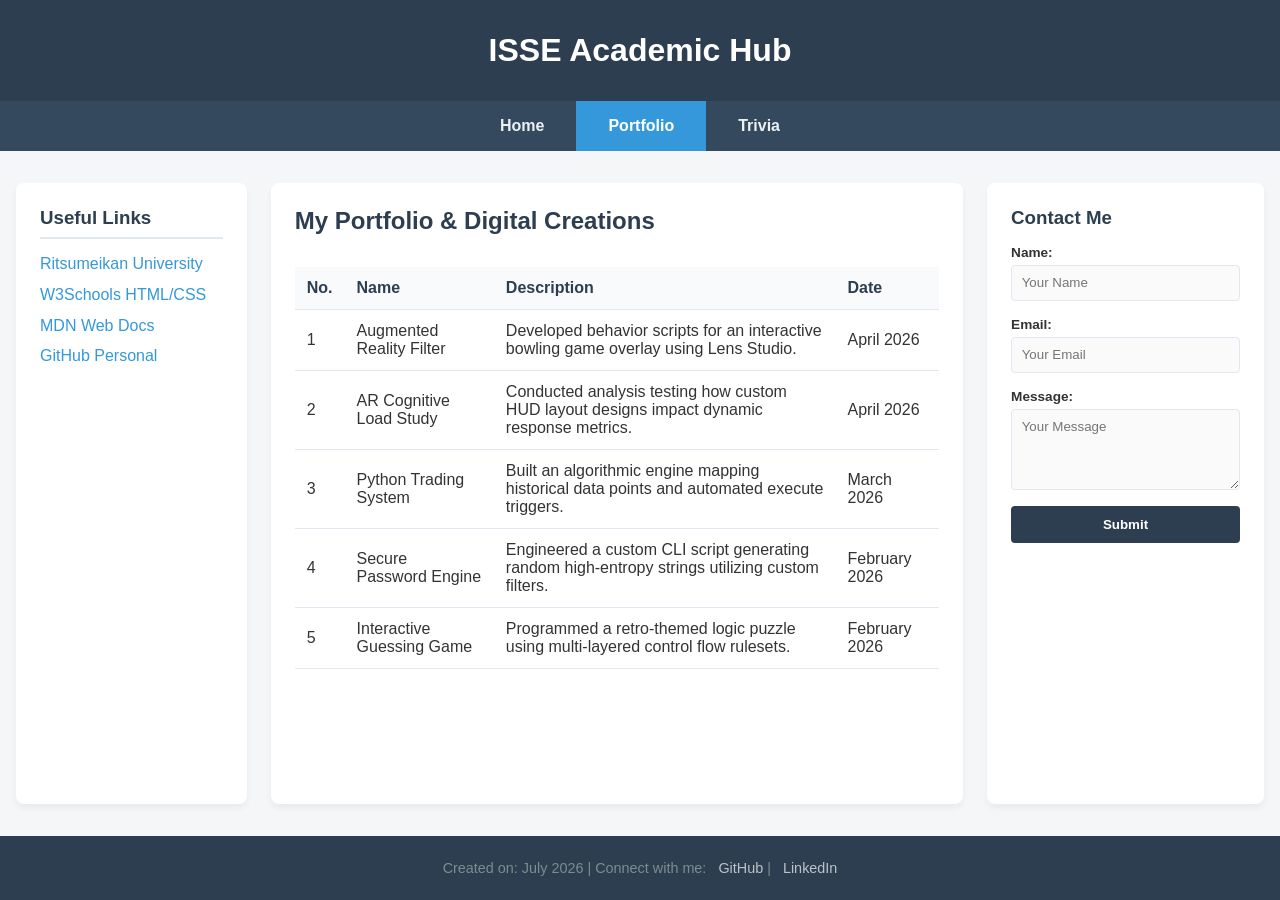
==== portfolio.html @ 68f025ae "first" ====
<!DOCTYPE html>
<html lang="en">
<head>
    <meta charset="UTF-8">
    <meta name="viewport" content="width=device-width, initial-scale=1.0">
    <title>ISSE Academic Hub - Portfolio</title>
    <link rel="stylesheet" href="style.css">
</head>
<body>

    <header>
        <h1>ISSE Academic Hub</h1>
    </header>

    <nav>
        <a href="index.html">Home</a>
        <a href="portfolio.html" class="active">Portfolio</a>
        <a href="trivia.html">Trivia</a>
    </nav>

    <div class="layout-container">
        <!-- Left Sidebar -->
        <aside class="left-sidebar">
            <h3>Useful Links</h3>
            <ul>
                <li><a href="https://en.ritsumei.ac.jp/" target="_blank">Ritsumeikan University</a></li>
                <li><a href="https://www.w3schools.com" target="_blank">W3Schools HTML/CSS</a></li>
                <li><a href="https://developer.mozilla.org" target="_blank">MDN Web Docs</a></li>
                <li><a href="https://github.com" target="_blank">GitHub Personal</a></li>
            </ul>
        </aside>

        <!-- Main Content with Styled Table -->
        <main class="main-content">
            <h2>My Portfolio & Digital Creations</h2>
            <div class="table-container">
                <table class="portfolio-table">
                    <thead>
                        <tr>
                            <th>No.</th>
                            <th>Name</th>
                            <th>Description</th>
                            <th>Date</th>
                        </tr>
                    </thead>
                    <tbody>
                        <tr>
                            <td>1</td>
                            <td>Augmented Reality Filter</td>
                            <td>Developed behavior scripts for an interactive bowling game overlay using Lens Studio.</td>
                            <td>April 2026</td>
                        </tr>
                        <tr>
                            <td>2</td>
                            <td>AR Cognitive Load Study</td>
                            <td>Conducted analysis testing how custom HUD layout designs impact dynamic response metrics.</td>
                            <td>April 2026</td>
                        </tr>
                        <tr>
                            <td>3</td>
                            <td>Python Trading System</td>
                            <td>Built an algorithmic engine mapping historical data points and automated execute triggers.</td>
                            <td>March 2026</td>
                        </tr>
                        <tr>
                            <td>4</td>
                            <td>Secure Password Engine</td>
                            <td>Engineered a custom CLI script generating random high-entropy strings utilizing custom filters.</td>
                            <td>February 2026</td>
                        </tr>
                        <tr>
                            <td>5</td>
                            <td>Interactive Guessing Game</td>
                            <td>Programmed a retro-themed logic puzzle using multi-layered control flow rulesets.</td>
                            <td>February 2026</td>
                        </tr>
                    </tbody>
                </table>
            </div>
        </main>

        <!-- Right Sidebar -->
        <aside class="right-sidebar">
            <h3>Contact Me</h3>
            <form id="contactForm">
                <label for="name">Name:</label>
                <input type="text" id="name" required placeholder="Your Name">
                
                <label for="email">Email:</label>
                <input type="email" id="email" required placeholder="Your Email">
                
                <label for="message">Message:</label>
                <textarea id="message" rows="4" required placeholder="Your Message"></textarea>
                
                <button type="submit">Submit</button>
            </form>
            <p id="formFeedback" class="feedback-msg"></p>
        </aside>
    </div>

    <footer>
        <p>Created on: July 2026 | Connect with me: 
            <a href="https://github.com" target="_blank">GitHub</a> | 
            <a href="https://linkedin.com" target="_blank">LinkedIn</a>
        </p>
    </footer>

    <script src="script.js"></script>
</body>
</html>
---- style.css ----
/* --- Global Resets & Soft Color Variables --- */
:root {
    --bg-color: #f4f6f8;
    --card-bg: #ffffff;
    --primary-color: #2c3e50;
    --accent-color: #3498db;
    --accent-hover: #2980b9;
    --text-muted: #7f8c8d;
    --border-color: #e2e8f0;
}

* {
    box-sizing: border-box;
    margin: 0;
    padding: 0;
    font-family: 'Segoe UI', Tahoma, Geneva, Verdana, sans-serif;
}

body {
    background-color: var(--bg-color);
    color: #333;
    display: flex;
    flex-direction: column;
    min-height: 100vh;
}

/* --- Header --- */
header {
    background-color: var(--primary-color);
    color: white;
    text-align: center;
    padding: 2rem 1rem;
}

/* --- Menu Navigation (With Hover Transitions) --- */
nav {
    background-color: #34495e;
    display: flex;
    justify-content: center;
}

nav a {
    color: #ecf0f1;
    padding: 1rem 2rem;
    text-decoration: none;
    font-weight: 600;
    transition: background 0.3s ease, color 0.3s ease;
}

nav a:hover, nav a.active {
    background-color: var(--accent-color);
    color: white;
}

/* --- Responsive Layout Structure (CSS Grid) --- */
.layout-container {
    display: grid;
    grid-template-columns: 1fr 3fr 1.2fr;
    gap: 1.5rem;
    max-width: 1400px;
    width: 100%;
    margin: 2rem auto;
    padding: 0 1rem;
    flex: 1;
}

aside, main {
    background-color: var(--card-bg);
    padding: 1.5rem;
    border-radius: 8px;
    box-shadow: 0 4px 6px rgba(0, 0, 0, 0.05);
}

/* --- Left Sidebar UI --- */
.left-sidebar h3 {
    margin-bottom: 1rem;
    color: var(--primary-color);
    border-bottom: 2px solid var(--border-color);
    padding-bottom: 0.5rem;
}

.left-sidebar ul {
    list-style: none;
}

.left-sidebar li {
    margin-bottom: 0.8rem;
}

.left-sidebar a {
    color: var(--accent-color);
    text-decoration: none;
    transition: color 0.2s;
}

.left-sidebar a:hover {
    color: var(--accent-hover);
    text-decoration: underline;
}

/* --- Main Content Core --- */
.main-content h2 {
    color: var(--primary-color);
    margin-bottom: 1rem;
}

.main-content p {
    line-height: 1.6;
    margin-bottom: 1.2rem;
    color: #555;
}

.profile-img {
    max-width: 100%;
    height: auto;
    border-radius: 6px;
    margin-top: 1rem;
}

/* --- Portfolio Table Custom Styling --- */
.table-container {
    overflow-x: auto;
}

.portfolio-table {
    width: 100%;
    border-collapse: collapse;
    margin-top: 1rem;
}

.portfolio-table th, .portfolio-table td {
    padding: 0.75rem;
    text-align: left;
    border-bottom: 1px solid var(--border-color);
}

.portfolio-table th {
    background-color: #f8fafc;
    color: var(--primary-color);
    font-weight: 600;
}

.portfolio-table tr:hover {
    background-color: #f1f5f9;
}

/* --- Right Sidebar UI & Forms --- */
.right-sidebar h3 {
    margin-bottom: 1rem;
    color: var(--primary-color);
}

form {
    display: flex;
    flex-direction: column;
}

form label {
    font-size: 0.85rem;
    margin-bottom: 0.3rem;
    font-weight: 600;
}

form input, form textarea, .trivia-box input {
    width: 100%;
    padding: 0.6rem;
    margin-bottom: 1rem;
    border: 1px solid var(--border-color);
    border-radius: 4px;
    background-color: #fafafa;
}

form button, .trivia-box button {
    background-color: var(--primary-color);
    color: white;
    border: none;
    padding: 0.7rem;
    font-weight: bold;
    border-radius: 4px;
    cursor: pointer;
    transition: background 0.2s;
}

form button:hover, .trivia-box button:hover {
    background-color: #1a252f;
}

.feedback-msg {
    margin-top: 1rem;
    font-size: 0.9rem;
    font-weight: 500;
    text-align: center;
}

/* --- Trivia Component --- */
.trivia-box {
    background: #f8fafc;
    border: 1px solid var(--border-color);
    padding: 1.5rem;
    border-radius: 6px;
    margin-top: 1.5rem;
}

.result-box {
    margin-top: 1.5rem;
    padding: 1rem;
    border-radius: 4px;
    font-weight: bold;
    display: none;
}

/* --- Footer --- */
footer {
    background-color: var(--primary-color);
    color: var(--text-muted);
    text-align: center;
    padding: 1.5rem;
    margin-top: auto;
    font-size: 0.9rem;
}

footer a {
    color: #bdc3c7;
    text-decoration: none;
    margin-left: 0.5rem;
}

footer a:hover {
    color: white;
}

/* --- Responsive Adjustments --- */
@media (max-width: 992px) {
    .layout-container {
        grid-template-columns: 1fr;
    }
}
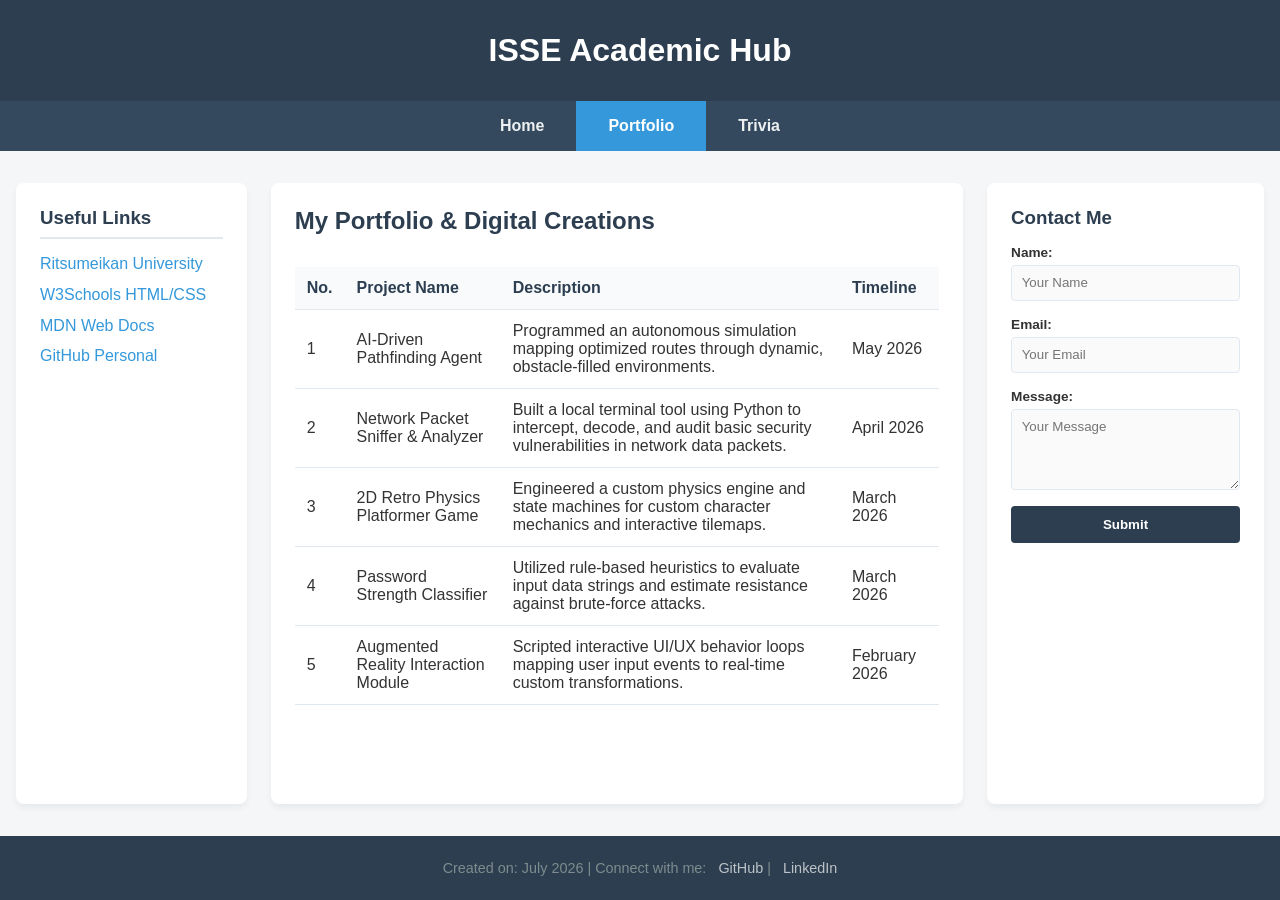
==== commit 43d95506: "update" ====
--- a/portfolio.html
+++ b/portfolio.html
@@ -38,40 +38,40 @@
                     <thead>
                         <tr>
                             <th>No.</th>
-                            <th>Name</th>
+                            <th>Project Name</th>
                             <th>Description</th>
-                            <th>Date</th>
+                            <th>Timeline</th>
                         </tr>
                     </thead>
                     <tbody>
                         <tr>
                             <td>1</td>
-                            <td>Augmented Reality Filter</td>
-                            <td>Developed behavior scripts for an interactive bowling game overlay using Lens Studio.</td>
-                            <td>April 2026</td>
+                            <td>AI-Driven Pathfinding Agent</td>
+                            <td>Programmed an autonomous simulation mapping optimized routes through dynamic, obstacle-filled environments.</td>
+                            <td>May 2026</td>
                         </tr>
                         <tr>
                             <td>2</td>
-                            <td>AR Cognitive Load Study</td>
-                            <td>Conducted analysis testing how custom HUD layout designs impact dynamic response metrics.</td>
+                            <td>Network Packet Sniffer & Analyzer</td>
+                            <td>Built a local terminal tool using Python to intercept, decode, and audit basic security vulnerabilities in network data packets.</td>
                             <td>April 2026</td>
                         </tr>
                         <tr>
                             <td>3</td>
-                            <td>Python Trading System</td>
-                            <td>Built an algorithmic engine mapping historical data points and automated execute triggers.</td>
+                            <td>2D Retro Physics Platformer Game</td>
+                            <td>Engineered a custom physics engine and state machines for custom character mechanics and interactive tilemaps.</td>
                             <td>March 2026</td>
                         </tr>
                         <tr>
                             <td>4</td>
-                            <td>Secure Password Engine</td>
-                            <td>Engineered a custom CLI script generating random high-entropy strings utilizing custom filters.</td>
-                            <td>February 2026</td>
+                            <td>Password Strength Classifier</td>
+                            <td>Utilized rule-based heuristics to evaluate input data strings and estimate resistance against brute-force attacks.</td>
+                            <td>March 2026</td>
                         </tr>
                         <tr>
                             <td>5</td>
-                            <td>Interactive Guessing Game</td>
-                            <td>Programmed a retro-themed logic puzzle using multi-layered control flow rulesets.</td>
+                            <td>Augmented Reality Interaction Module</td>
+                            <td>Scripted interactive UI/UX behavior loops mapping user input events to real-time custom transformations.</td>
                             <td>February 2026</td>
                         </tr>
                     </tbody>
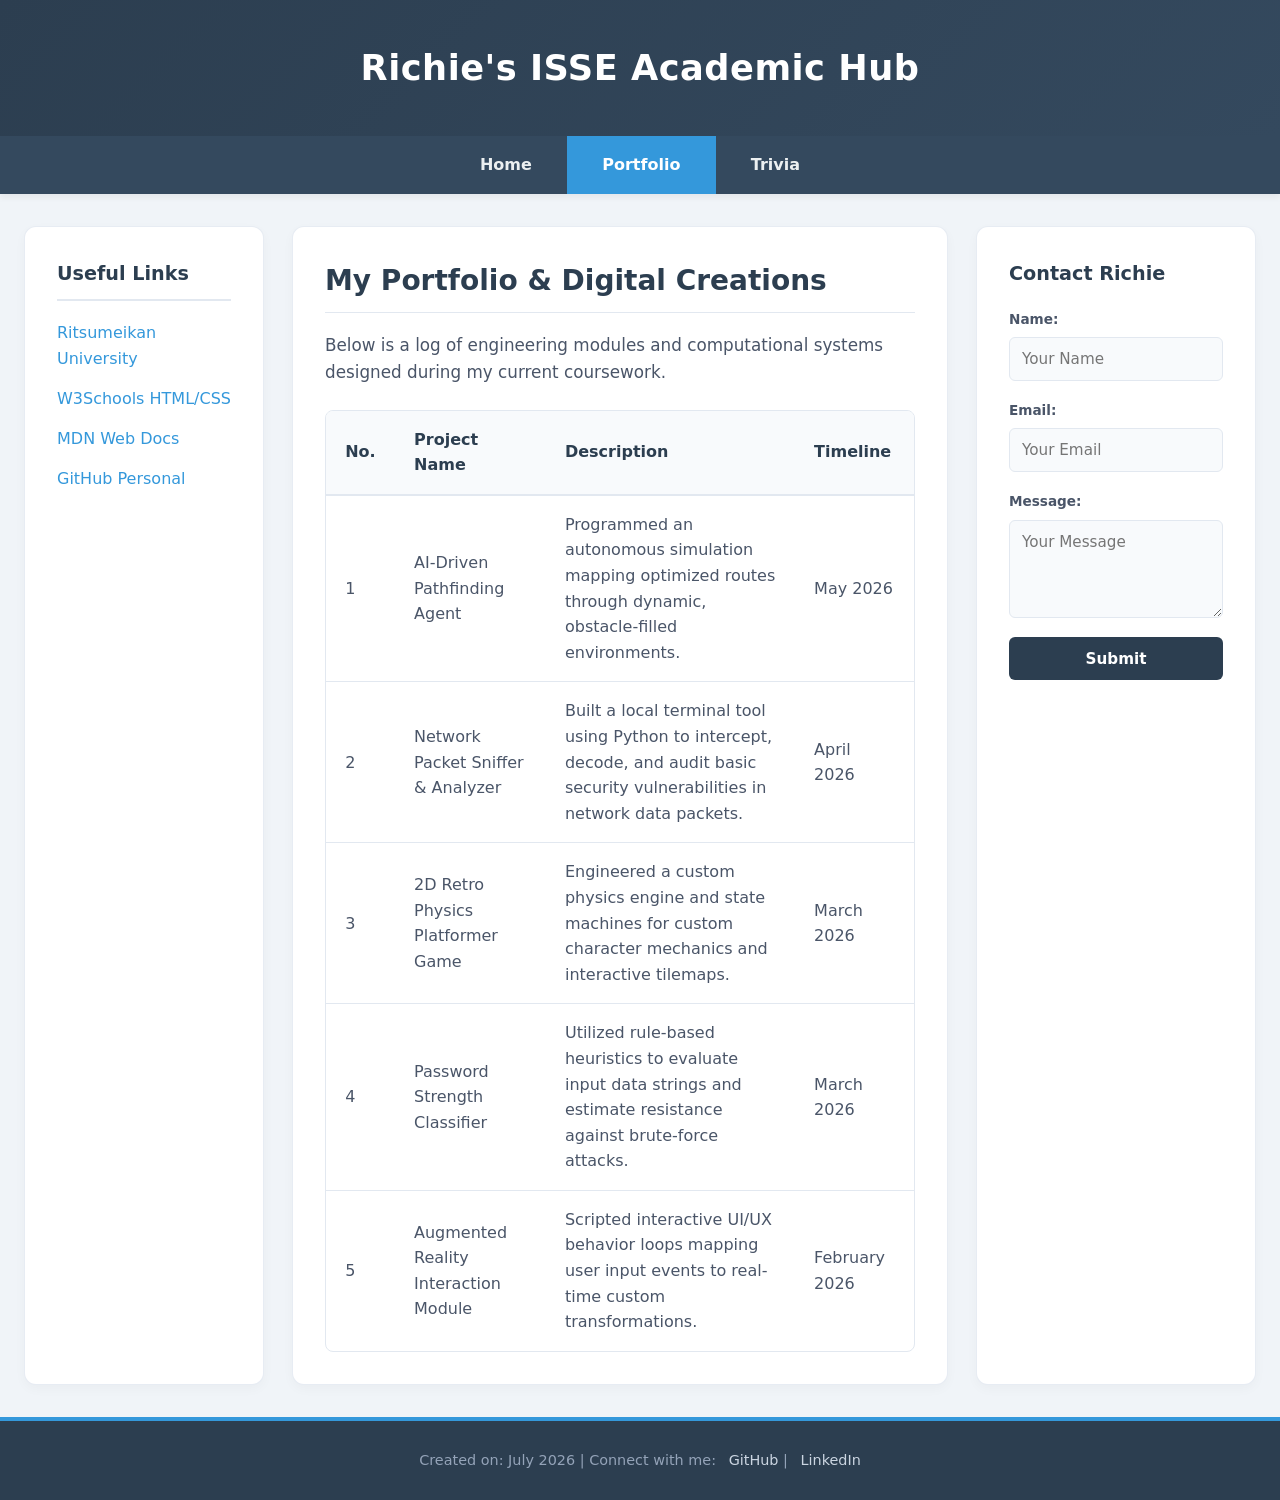
==== commit db992780: "update" ====
--- a/portfolio.html
+++ b/portfolio.html
@@ -3,13 +3,13 @@
 <head>
     <meta charset="UTF-8">
     <meta name="viewport" content="width=device-width, initial-scale=1.0">
-    <title>ISSE Academic Hub - Portfolio</title>
+    <title>Richie's ISSE Hub - Portfolio</title>
     <link rel="stylesheet" href="style.css">
 </head>
 <body>
 
     <header>
-        <h1>ISSE Academic Hub</h1>
+        <h1>Richie's ISSE Academic Hub</h1>
     </header>
 
     <nav>
@@ -33,6 +33,7 @@
         <!-- Main Content with Styled Table -->
         <main class="main-content">
             <h2>My Portfolio & Digital Creations</h2>
+            <p>Below is a log of engineering modules and computational systems designed during my current coursework.</p>
             <div class="table-container">
                 <table class="portfolio-table">
                     <thead>
@@ -81,7 +82,7 @@
 
         <!-- Right Sidebar -->
         <aside class="right-sidebar">
-            <h3>Contact Me</h3>
+            <h3>Contact Richie</h3>
             <form id="contactForm">
                 <label for="name">Name:</label>
                 <input type="text" id="name" required placeholder="Your Name">
--- a/style.css
+++ b/style.css
@@ -1,10 +1,12 @@
-/* --- Global Resets & Soft Color Variables --- */
+/* --- Global Resets & Soft Modern Variables --- */
 :root {
-    --bg-color: #f4f6f8;
+    --bg-color: #f0f4f8;
     --card-bg: #ffffff;
     --primary-color: #2c3e50;
+    --primary-light: #34495e;
     --accent-color: #3498db;
     --accent-hover: #2980b9;
+    --text-main: #2c3e50;
     --text-muted: #7f8c8d;
     --border-color: #e2e8f0;
 }
@@ -13,38 +15,50 @@
     box-sizing: border-box;
     margin: 0;
     padding: 0;
-    font-family: 'Segoe UI', Tahoma, Geneva, Verdana, sans-serif;
+    font-family: 'Segoe UI', system-ui, -apple-system, sans-serif;
 }
 
 body {
     background-color: var(--bg-color);
-    color: #333;
+    color: #334155;
     display: flex;
     flex-direction: column;
     min-height: 100vh;
-}
-
-/* --- Header --- */
+    line-height: 1.6;
+}
+
+/* --- Header Component --- */
 header {
-    background-color: var(--primary-color);
+    background: linear-gradient(135deg, var(--primary-color), var(--primary-light));
     color: white;
     text-align: center;
-    padding: 2rem 1rem;
-}
-
-/* --- Menu Navigation (With Hover Transitions) --- */
+    padding: 2.5rem 1rem;
+    box-shadow: 0 2px 10px rgba(0,0,0,0.1);
+}
+
+header h1 {
+    font-size: 2.2rem;
+    letter-spacing: 0.5px;
+}
+
+/* --- Navigation Menu (Enhanced Hover Effects) --- */
 nav {
-    background-color: #34495e;
+    background-color: var(--primary-light);
     display: flex;
     justify-content: center;
+    box-shadow: 0 4px 6px rgba(0,0,0,0.05);
+    position: sticky;
+    top: 0;
+    z-index: 100;
 }
 
 nav a {
     color: #ecf0f1;
-    padding: 1rem 2rem;
+    padding: 1rem 2.2rem;
     text-decoration: none;
     font-weight: 600;
-    transition: background 0.3s ease, color 0.3s ease;
+    font-size: 1rem;
+    transition: all 0.3s cubic-bezier(0.4, 0, 0.2, 1);
 }
 
 nav a:hover, nav a.active {
@@ -52,31 +66,33 @@
     color: white;
 }
 
-/* --- Responsive Layout Structure (CSS Grid) --- */
+/* --- Responsive 3-Column Layout --- */
 .layout-container {
     display: grid;
-    grid-template-columns: 1fr 3fr 1.2fr;
-    gap: 1.5rem;
-    max-width: 1400px;
+    grid-template-columns: 240px 1fr 280px;
+    gap: 1.75rem;
+    max-width: 1440px;
     width: 100%;
     margin: 2rem auto;
-    padding: 0 1rem;
+    padding: 0 1.5rem;
     flex: 1;
 }
 
 aside, main {
     background-color: var(--card-bg);
-    padding: 1.5rem;
-    border-radius: 8px;
-    box-shadow: 0 4px 6px rgba(0, 0, 0, 0.05);
+    padding: 2rem;
+    border-radius: 12px;
+    box-shadow: 0 4px 12px rgba(0, 0, 0, 0.03);
+    border: 1px solid rgba(226, 232, 240, 0.8);
 }
 
 /* --- Left Sidebar UI --- */
 .left-sidebar h3 {
-    margin-bottom: 1rem;
+    margin-bottom: 1.2rem;
     color: var(--primary-color);
     border-bottom: 2px solid var(--border-color);
-    padding-bottom: 0.5rem;
+    padding-bottom: 0.6rem;
+    font-size: 1.2rem;
 }
 
 .left-sidebar ul {
@@ -84,70 +100,89 @@
 }
 
 .left-sidebar li {
-    margin-bottom: 0.8rem;
+    margin-bottom: 0.9rem;
 }
 
 .left-sidebar a {
     color: var(--accent-color);
     text-decoration: none;
+    font-weight: 500;
     transition: color 0.2s;
+    display: inline-block;
 }
 
 .left-sidebar a:hover {
     color: var(--accent-hover);
-    text-decoration: underline;
-}
-
-/* --- Main Content Core --- */
+    transform: translateX(3px);
+    transition: transform 0.2s ease;
+}
+
+/* --- Main Content Styling --- */
 .main-content h2 {
     color: var(--primary-color);
-    margin-bottom: 1rem;
+    margin-bottom: 1.2rem;
+    font-size: 1.75rem;
+    border-bottom: 1px solid var(--border-color);
+    padding-bottom: 0.5rem;
 }
 
 .main-content p {
-    line-height: 1.6;
-    margin-bottom: 1.2rem;
-    color: #555;
+    margin-bottom: 1.2rem;
+    color: #4a5568;
+    font-size: 1.05rem;
 }
 
 .profile-img {
     max-width: 100%;
     height: auto;
-    border-radius: 6px;
+    border-radius: 8px;
     margin-top: 1rem;
-}
-
-/* --- Portfolio Table Custom Styling --- */
+    box-shadow: 0 4px 10px rgba(0,0,0,0.08);
+}
+
+/* --- Table Design Upgrade --- */
 .table-container {
     overflow-x: auto;
+    margin-top: 1.5rem;
+    border-radius: 8px;
+    border: 1px solid var(--border-color);
 }
 
 .portfolio-table {
     width: 100%;
     border-collapse: collapse;
-    margin-top: 1rem;
 }
 
 .portfolio-table th, .portfolio-table td {
-    padding: 0.75rem;
+    padding: 1rem 1.2rem;
     text-align: left;
-    border-bottom: 1px solid var(--border-color);
 }
 
 .portfolio-table th {
     background-color: #f8fafc;
     color: var(--primary-color);
     font-weight: 600;
+    border-bottom: 2px solid var(--border-color);
+}
+
+.portfolio-table td {
+    border-bottom: 1px solid var(--border-color);
+    color: #4a5568;
+}
+
+.portfolio-table tr:last-child td {
+    border-bottom: none;
 }
 
 .portfolio-table tr:hover {
-    background-color: #f1f5f9;
-}
-
-/* --- Right Sidebar UI & Forms --- */
+    background-color: #f8fafc;
+}
+
+/* --- Right Sidebar & Form Controls --- */
 .right-sidebar h3 {
-    margin-bottom: 1rem;
+    margin-bottom: 1.2rem;
     color: var(--primary-color);
+    font-size: 1.2rem;
 }
 
 form {
@@ -157,81 +192,131 @@
 
 form label {
     font-size: 0.85rem;
-    margin-bottom: 0.3rem;
-    font-weight: 600;
-}
-
-form input, form textarea, .trivia-box input {
+    margin-bottom: 0.4rem;
+    font-weight: 600;
+    color: #4a5568;
+}
+
+form input, form textarea {
     width: 100%;
-    padding: 0.6rem;
-    margin-bottom: 1rem;
+    padding: 0.75rem;
+    margin-bottom: 1.2rem;
     border: 1px solid var(--border-color);
-    border-radius: 4px;
-    background-color: #fafafa;
-}
-
-form button, .trivia-box button {
+    border-radius: 6px;
+    background-color: #f8fafc;
+    font-size: 0.95rem;
+    transition: all 0.2s ease;
+}
+
+form input:focus, form textarea:focus {
+    outline: none;
+    border-color: var(--accent-color);
+    box-shadow: 0 0 0 3px rgba(52, 152, 219, 0.15);
+    background-color: #fff;
+}
+
+form button {
     background-color: var(--primary-color);
     color: white;
     border: none;
-    padding: 0.7rem;
-    font-weight: bold;
-    border-radius: 4px;
+    padding: 0.8rem;
+    font-weight: 600;
+    font-size: 0.95rem;
+    border-radius: 6px;
     cursor: pointer;
-    transition: background 0.2s;
-}
-
-form button:hover, .trivia-box button:hover {
+    transition: background 0.2s ease;
+}
+
+form button:hover {
     background-color: #1a252f;
 }
 
 .feedback-msg {
     margin-top: 1rem;
     font-size: 0.9rem;
-    font-weight: 500;
+    font-weight: 600;
     text-align: center;
 }
 
-/* --- Trivia Component --- */
+/* --- Trivia Component UI --- */
 .trivia-box {
     background: #f8fafc;
     border: 1px solid var(--border-color);
-    padding: 1.5rem;
+    padding: 2rem;
+    border-radius: 10px;
+    margin-top: 1.5rem;
+    text-align: center;
+}
+
+.trivia-btn-container {
+    display: flex;
+    gap: 1rem;
+    justify-content: center;
+    margin: 1.5rem 0;
+}
+
+.trivia-btn {
+    padding: 0.75rem 2rem;
+    font-size: 1rem;
+    font-weight: 600;
+    border: none;
     border-radius: 6px;
-    margin-top: 1.5rem;
+    cursor: pointer;
+    transition: transform 0.1s ease, background 0.2s ease;
+    min-width: 120px;
+}
+
+.btn-true {
+    background-color: #2ecc71;
+    color: white;
+}
+.btn-true:hover { background-color: #27ae60; }
+
+.btn-false {
+    background-color: #e74c3c;
+    color: white;
+}
+.btn-false:hover { background-color: #c0392b; }
+
+.trivia-btn:active {
+    transform: scale(0.96);
 }
 
 .result-box {
-    margin-top: 1.5rem;
+    margin-top: 1.2rem;
     padding: 1rem;
-    border-radius: 4px;
-    font-weight: bold;
+    border-radius: 6px;
+    font-weight: 600;
     display: none;
 }
 
 /* --- Footer --- */
 footer {
     background-color: var(--primary-color);
-    color: var(--text-muted);
+    color: #94a3b8;
     text-align: center;
-    padding: 1.5rem;
+    padding: 1.75rem;
     margin-top: auto;
     font-size: 0.9rem;
+    border-top: 4px solid var(--accent-color);
 }
 
 footer a {
-    color: #bdc3c7;
+    color: #cbd5e1;
     text-decoration: none;
     margin-left: 0.5rem;
+    font-weight: 500;
 }
 
 footer a:hover {
     color: white;
-}
-
-/* --- Responsive Adjustments --- */
-@media (max-width: 992px) {
+    text-decoration: underline;
+}
+
+/* --- Responsive Viewport Breakpoints --- */
+@media (max-width: 1024px) {
     .layout-container {
         grid-template-columns: 1fr;
+        padding: 0 1rem;
     }
 }
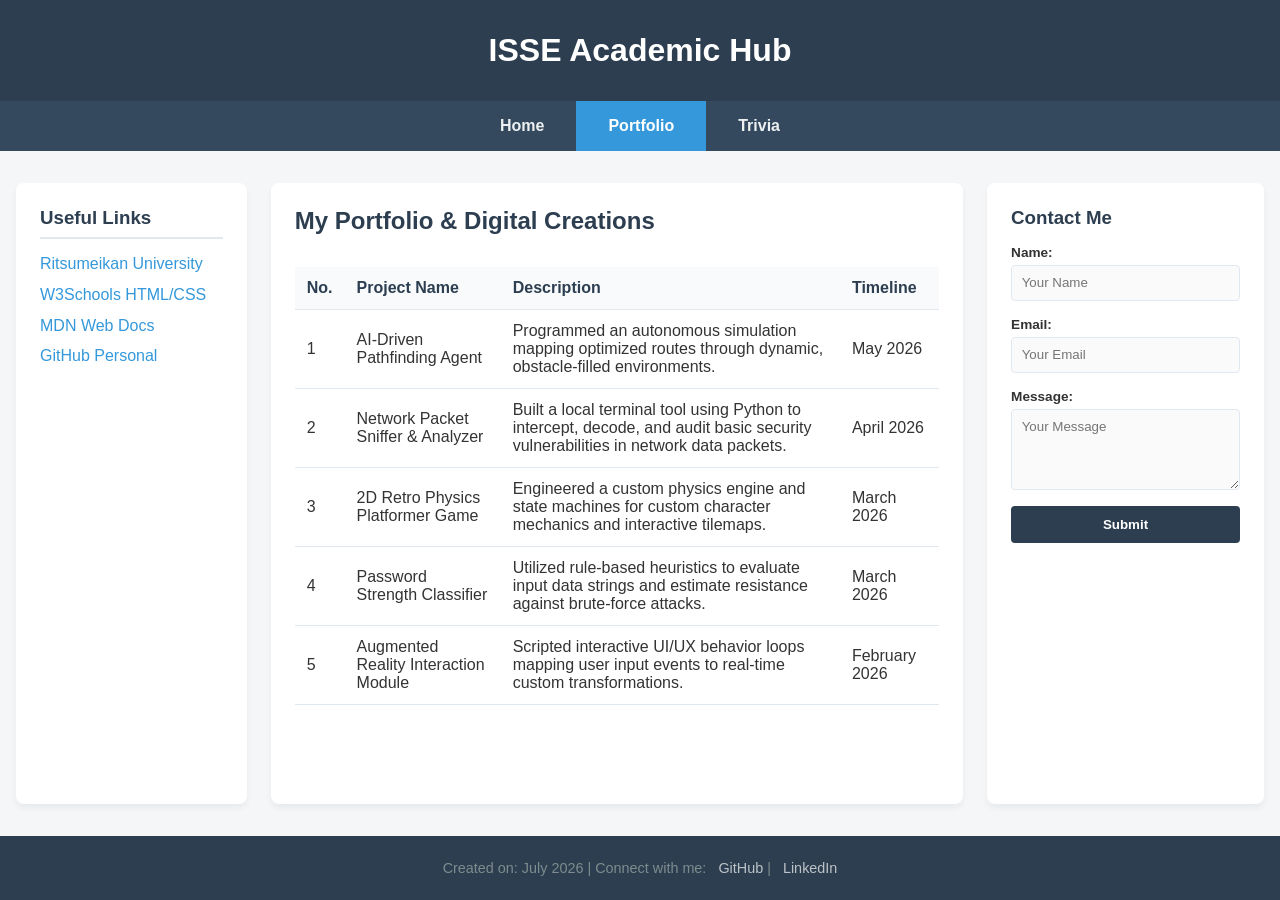
==== commit 5b751a5d: "fix" ====
--- a/portfolio.html
+++ b/portfolio.html
@@ -3,13 +3,13 @@
 <head>
     <meta charset="UTF-8">
     <meta name="viewport" content="width=device-width, initial-scale=1.0">
-    <title>Richie's ISSE Hub - Portfolio</title>
+    <title>ISSE Academic Hub - Portfolio</title>
     <link rel="stylesheet" href="style.css">
 </head>
 <body>
 
     <header>
-        <h1>Richie's ISSE Academic Hub</h1>
+        <h1>ISSE Academic Hub</h1>
     </header>
 
     <nav>
@@ -33,7 +33,6 @@
         <!-- Main Content with Styled Table -->
         <main class="main-content">
             <h2>My Portfolio & Digital Creations</h2>
-            <p>Below is a log of engineering modules and computational systems designed during my current coursework.</p>
             <div class="table-container">
                 <table class="portfolio-table">
                     <thead>
@@ -82,7 +81,7 @@
 
         <!-- Right Sidebar -->
         <aside class="right-sidebar">
-            <h3>Contact Richie</h3>
+            <h3>Contact Me</h3>
             <form id="contactForm">
                 <label for="name">Name:</label>
                 <input type="text" id="name" required placeholder="Your Name">
--- a/style.css
+++ b/style.css
@@ -1,12 +1,10 @@
-/* --- Global Resets & Soft Modern Variables --- */
+/* --- Global Resets & Soft Color Variables --- */
 :root {
-    --bg-color: #f0f4f8;
+    --bg-color: #f4f6f8;
     --card-bg: #ffffff;
     --primary-color: #2c3e50;
-    --primary-light: #34495e;
     --accent-color: #3498db;
     --accent-hover: #2980b9;
-    --text-main: #2c3e50;
     --text-muted: #7f8c8d;
     --border-color: #e2e8f0;
 }
@@ -15,50 +13,38 @@
     box-sizing: border-box;
     margin: 0;
     padding: 0;
-    font-family: 'Segoe UI', system-ui, -apple-system, sans-serif;
+    font-family: 'Segoe UI', Tahoma, Geneva, Verdana, sans-serif;
 }
 
 body {
     background-color: var(--bg-color);
-    color: #334155;
+    color: #333;
     display: flex;
     flex-direction: column;
     min-height: 100vh;
-    line-height: 1.6;
-}
-
-/* --- Header Component --- */
+}
+
+/* --- Header --- */
 header {
-    background: linear-gradient(135deg, var(--primary-color), var(--primary-light));
+    background-color: var(--primary-color);
     color: white;
     text-align: center;
-    padding: 2.5rem 1rem;
-    box-shadow: 0 2px 10px rgba(0,0,0,0.1);
-}
-
-header h1 {
-    font-size: 2.2rem;
-    letter-spacing: 0.5px;
-}
-
-/* --- Navigation Menu (Enhanced Hover Effects) --- */
+    padding: 2rem 1rem;
+}
+
+/* --- Menu Navigation (With Hover Transitions) --- */
 nav {
-    background-color: var(--primary-light);
+    background-color: #34495e;
     display: flex;
     justify-content: center;
-    box-shadow: 0 4px 6px rgba(0,0,0,0.05);
-    position: sticky;
-    top: 0;
-    z-index: 100;
 }
 
 nav a {
     color: #ecf0f1;
-    padding: 1rem 2.2rem;
+    padding: 1rem 2rem;
     text-decoration: none;
     font-weight: 600;
-    font-size: 1rem;
-    transition: all 0.3s cubic-bezier(0.4, 0, 0.2, 1);
+    transition: background 0.3s ease, color 0.3s ease;
 }
 
 nav a:hover, nav a.active {
@@ -66,33 +52,31 @@
     color: white;
 }
 
-/* --- Responsive 3-Column Layout --- */
+/* --- Responsive Layout Structure (CSS Grid) --- */
 .layout-container {
     display: grid;
-    grid-template-columns: 240px 1fr 280px;
-    gap: 1.75rem;
-    max-width: 1440px;
+    grid-template-columns: 1fr 3fr 1.2fr;
+    gap: 1.5rem;
+    max-width: 1400px;
     width: 100%;
     margin: 2rem auto;
-    padding: 0 1.5rem;
+    padding: 0 1rem;
     flex: 1;
 }
 
 aside, main {
     background-color: var(--card-bg);
-    padding: 2rem;
-    border-radius: 12px;
-    box-shadow: 0 4px 12px rgba(0, 0, 0, 0.03);
-    border: 1px solid rgba(226, 232, 240, 0.8);
+    padding: 1.5rem;
+    border-radius: 8px;
+    box-shadow: 0 4px 6px rgba(0, 0, 0, 0.05);
 }
 
 /* --- Left Sidebar UI --- */
 .left-sidebar h3 {
-    margin-bottom: 1.2rem;
+    margin-bottom: 1rem;
     color: var(--primary-color);
     border-bottom: 2px solid var(--border-color);
-    padding-bottom: 0.6rem;
-    font-size: 1.2rem;
+    padding-bottom: 0.5rem;
 }
 
 .left-sidebar ul {
@@ -100,89 +84,70 @@
 }
 
 .left-sidebar li {
-    margin-bottom: 0.9rem;
+    margin-bottom: 0.8rem;
 }
 
 .left-sidebar a {
     color: var(--accent-color);
     text-decoration: none;
-    font-weight: 500;
     transition: color 0.2s;
-    display: inline-block;
 }
 
 .left-sidebar a:hover {
     color: var(--accent-hover);
-    transform: translateX(3px);
-    transition: transform 0.2s ease;
-}
-
-/* --- Main Content Styling --- */
+    text-decoration: underline;
+}
+
+/* --- Main Content Core --- */
 .main-content h2 {
     color: var(--primary-color);
+    margin-bottom: 1rem;
+}
+
+.main-content p {
+    line-height: 1.6;
     margin-bottom: 1.2rem;
-    font-size: 1.75rem;
-    border-bottom: 1px solid var(--border-color);
-    padding-bottom: 0.5rem;
-}
-
-.main-content p {
-    margin-bottom: 1.2rem;
-    color: #4a5568;
-    font-size: 1.05rem;
+    color: #555;
 }
 
 .profile-img {
     max-width: 100%;
     height: auto;
-    border-radius: 8px;
+    border-radius: 6px;
     margin-top: 1rem;
-    box-shadow: 0 4px 10px rgba(0,0,0,0.08);
-}
-
-/* --- Table Design Upgrade --- */
+}
+
+/* --- Portfolio Table Custom Styling --- */
 .table-container {
     overflow-x: auto;
-    margin-top: 1.5rem;
-    border-radius: 8px;
-    border: 1px solid var(--border-color);
 }
 
 .portfolio-table {
     width: 100%;
     border-collapse: collapse;
+    margin-top: 1rem;
 }
 
 .portfolio-table th, .portfolio-table td {
-    padding: 1rem 1.2rem;
+    padding: 0.75rem;
     text-align: left;
+    border-bottom: 1px solid var(--border-color);
 }
 
 .portfolio-table th {
     background-color: #f8fafc;
     color: var(--primary-color);
     font-weight: 600;
-    border-bottom: 2px solid var(--border-color);
-}
-
-.portfolio-table td {
-    border-bottom: 1px solid var(--border-color);
-    color: #4a5568;
-}
-
-.portfolio-table tr:last-child td {
-    border-bottom: none;
 }
 
 .portfolio-table tr:hover {
-    background-color: #f8fafc;
-}
-
-/* --- Right Sidebar & Form Controls --- */
+    background-color: #f1f5f9;
+}
+
+/* --- Right Sidebar UI & Forms --- */
 .right-sidebar h3 {
-    margin-bottom: 1.2rem;
-    color: var(--primary-color);
-    font-size: 1.2rem;
+    margin-bottom: 1rem;
+    color: var(--primary-color);
 }
 
 form {
@@ -192,131 +157,81 @@
 
 form label {
     font-size: 0.85rem;
-    margin-bottom: 0.4rem;
+    margin-bottom: 0.3rem;
     font-weight: 600;
-    color: #4a5568;
-}
-
-form input, form textarea {
+}
+
+form input, form textarea, .trivia-box input {
     width: 100%;
-    padding: 0.75rem;
-    margin-bottom: 1.2rem;
+    padding: 0.6rem;
+    margin-bottom: 1rem;
     border: 1px solid var(--border-color);
-    border-radius: 6px;
-    background-color: #f8fafc;
-    font-size: 0.95rem;
-    transition: all 0.2s ease;
-}
-
-form input:focus, form textarea:focus {
-    outline: none;
-    border-color: var(--accent-color);
-    box-shadow: 0 0 0 3px rgba(52, 152, 219, 0.15);
-    background-color: #fff;
-}
-
-form button {
+    border-radius: 4px;
+    background-color: #fafafa;
+}
+
+form button, .trivia-box button {
     background-color: var(--primary-color);
     color: white;
     border: none;
-    padding: 0.8rem;
-    font-weight: 600;
-    font-size: 0.95rem;
-    border-radius: 6px;
+    padding: 0.7rem;
+    font-weight: bold;
+    border-radius: 4px;
     cursor: pointer;
-    transition: background 0.2s ease;
-}
-
-form button:hover {
+    transition: background 0.2s;
+}
+
+form button:hover, .trivia-box button:hover {
     background-color: #1a252f;
 }
 
 .feedback-msg {
     margin-top: 1rem;
     font-size: 0.9rem;
-    font-weight: 600;
+    font-weight: 500;
     text-align: center;
 }
 
-/* --- Trivia Component UI --- */
+/* --- Trivia Component --- */
 .trivia-box {
     background: #f8fafc;
     border: 1px solid var(--border-color);
-    padding: 2rem;
-    border-radius: 10px;
+    padding: 1.5rem;
+    border-radius: 6px;
     margin-top: 1.5rem;
-    text-align: center;
-}
-
-.trivia-btn-container {
-    display: flex;
-    gap: 1rem;
-    justify-content: center;
-    margin: 1.5rem 0;
-}
-
-.trivia-btn {
-    padding: 0.75rem 2rem;
-    font-size: 1rem;
-    font-weight: 600;
-    border: none;
-    border-radius: 6px;
-    cursor: pointer;
-    transition: transform 0.1s ease, background 0.2s ease;
-    min-width: 120px;
-}
-
-.btn-true {
-    background-color: #2ecc71;
-    color: white;
-}
-.btn-true:hover { background-color: #27ae60; }
-
-.btn-false {
-    background-color: #e74c3c;
-    color: white;
-}
-.btn-false:hover { background-color: #c0392b; }
-
-.trivia-btn:active {
-    transform: scale(0.96);
 }
 
 .result-box {
-    margin-top: 1.2rem;
+    margin-top: 1.5rem;
     padding: 1rem;
-    border-radius: 6px;
-    font-weight: 600;
+    border-radius: 4px;
+    font-weight: bold;
     display: none;
 }
 
 /* --- Footer --- */
 footer {
     background-color: var(--primary-color);
-    color: #94a3b8;
+    color: var(--text-muted);
     text-align: center;
-    padding: 1.75rem;
+    padding: 1.5rem;
     margin-top: auto;
     font-size: 0.9rem;
-    border-top: 4px solid var(--accent-color);
 }
 
 footer a {
-    color: #cbd5e1;
+    color: #bdc3c7;
     text-decoration: none;
     margin-left: 0.5rem;
-    font-weight: 500;
 }
 
 footer a:hover {
     color: white;
-    text-decoration: underline;
-}
-
-/* --- Responsive Viewport Breakpoints --- */
-@media (max-width: 1024px) {
+}
+
+/* --- Responsive Adjustments --- */
+@media (max-width: 992px) {
     .layout-container {
         grid-template-columns: 1fr;
-        padding: 0 1rem;
     }
 }
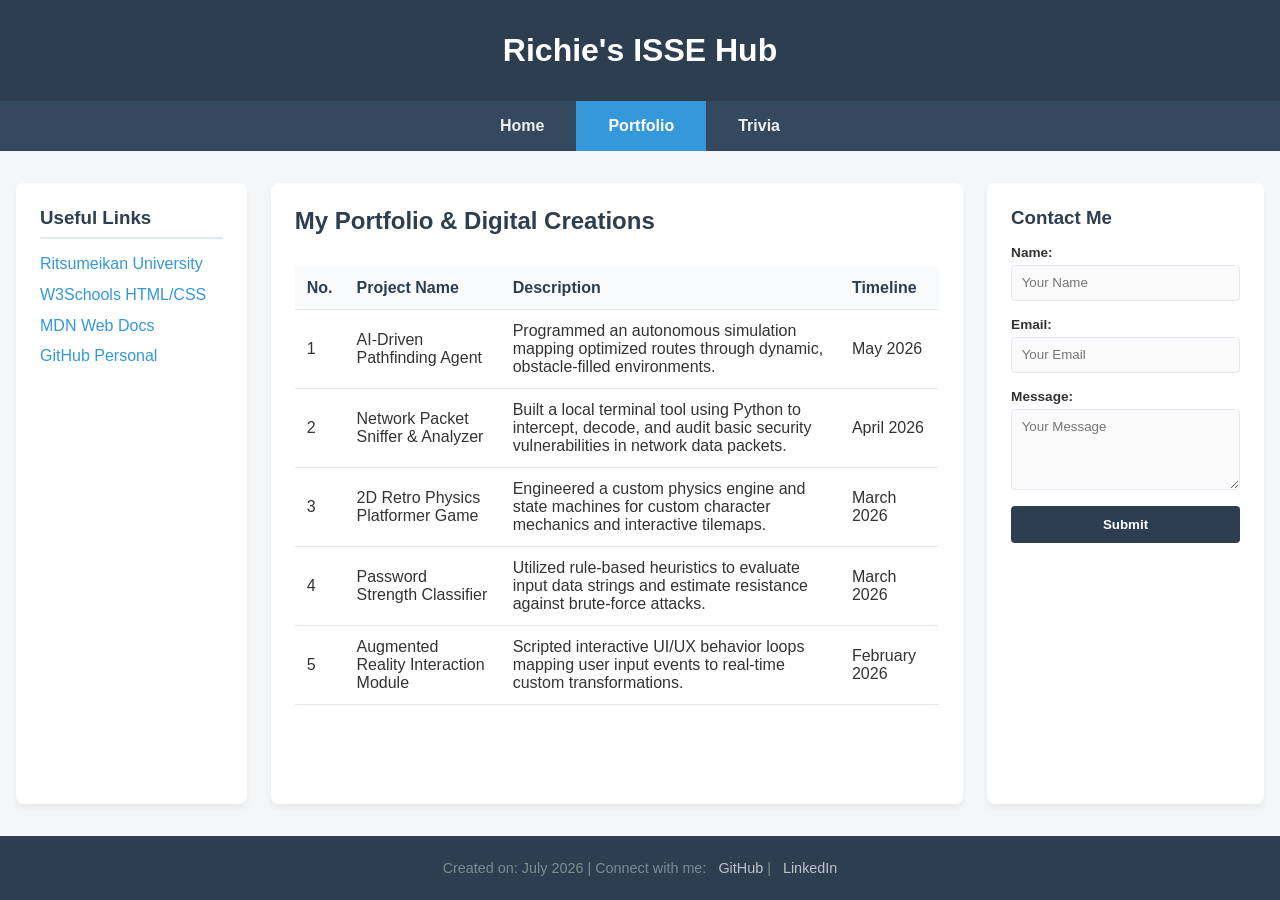
==== commit 944b4908: "update" ====
--- a/portfolio.html
+++ b/portfolio.html
@@ -3,13 +3,13 @@
 <head>
     <meta charset="UTF-8">
     <meta name="viewport" content="width=device-width, initial-scale=1.0">
-    <title>ISSE Academic Hub - Portfolio</title>
+    <title>Richie's ISSE Hub - Portfolio</title>
     <link rel="stylesheet" href="style.css">
 </head>
 <body>
 
     <header>
-        <h1>ISSE Academic Hub</h1>
+        <h1>Richie's ISSE Hub</h1>
     </header>
 
     <nav>
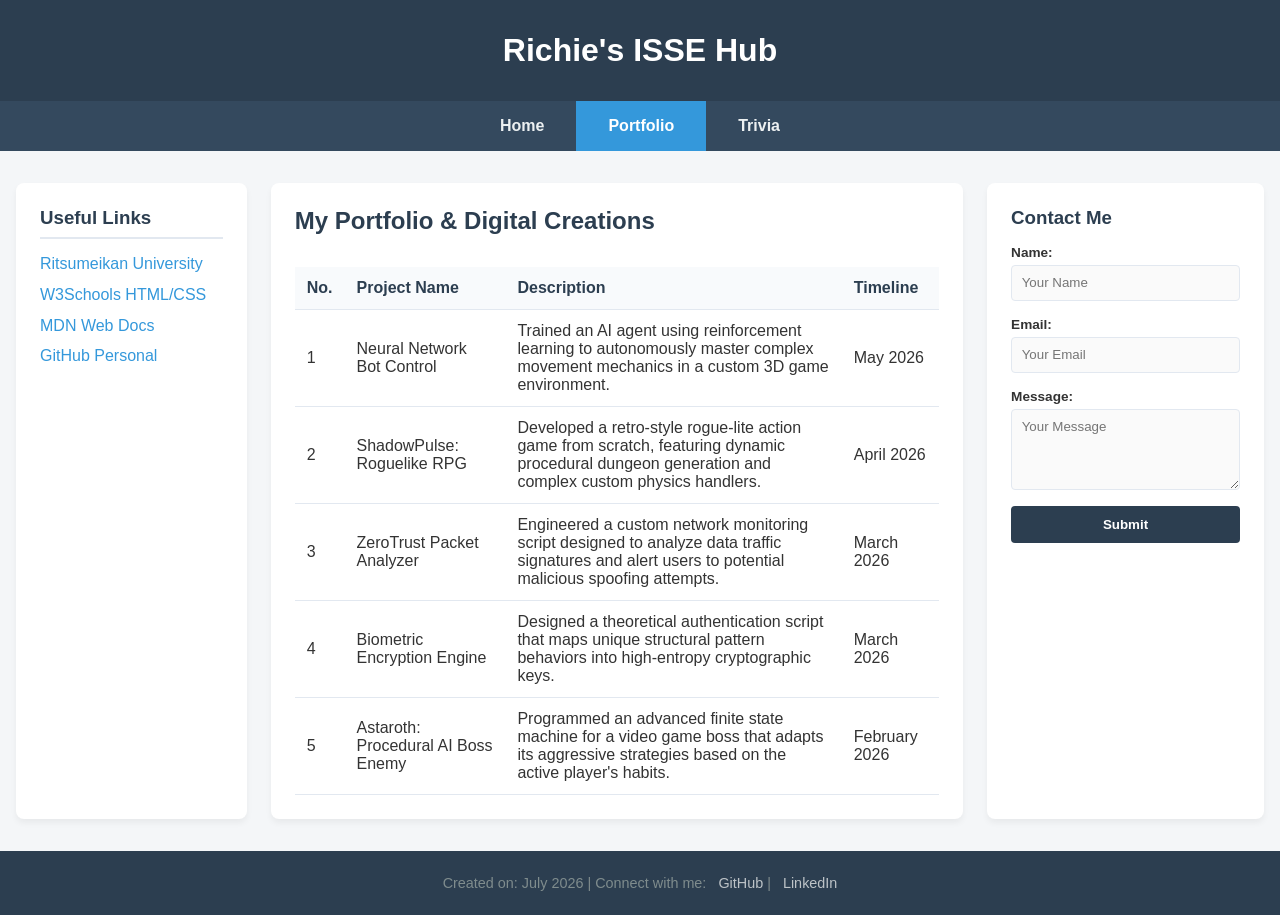
==== commit f1b3294e: "update" ====
--- a/portfolio.html
+++ b/portfolio.html
@@ -46,32 +46,32 @@
                     <tbody>
                         <tr>
                             <td>1</td>
-                            <td>AI-Driven Pathfinding Agent</td>
-                            <td>Programmed an autonomous simulation mapping optimized routes through dynamic, obstacle-filled environments.</td>
+                            <td>Neural Network Bot Control</td>
+                            <td>Trained an AI agent using reinforcement learning to autonomously master complex movement mechanics in a custom 3D game environment.</td>
                             <td>May 2026</td>
                         </tr>
                         <tr>
                             <td>2</td>
-                            <td>Network Packet Sniffer & Analyzer</td>
-                            <td>Built a local terminal tool using Python to intercept, decode, and audit basic security vulnerabilities in network data packets.</td>
+                            <td>ShadowPulse: Roguelike RPG</td>
+                            <td>Developed a retro-style rogue-lite action game from scratch, featuring dynamic procedural dungeon generation and complex custom physics handlers.</td>
                             <td>April 2026</td>
                         </tr>
                         <tr>
                             <td>3</td>
-                            <td>2D Retro Physics Platformer Game</td>
-                            <td>Engineered a custom physics engine and state machines for custom character mechanics and interactive tilemaps.</td>
+                            <td>ZeroTrust Packet Analyzer</td>
+                            <td>Engineered a custom network monitoring script designed to analyze data traffic signatures and alert users to potential malicious spoofing attempts.</td>
                             <td>March 2026</td>
                         </tr>
                         <tr>
                             <td>4</td>
-                            <td>Password Strength Classifier</td>
-                            <td>Utilized rule-based heuristics to evaluate input data strings and estimate resistance against brute-force attacks.</td>
+                            <td>Biometric Encryption Engine</td>
+                            <td>Designed a theoretical authentication script that maps unique structural pattern behaviors into high-entropy cryptographic keys.</td>
                             <td>March 2026</td>
                         </tr>
                         <tr>
                             <td>5</td>
-                            <td>Augmented Reality Interaction Module</td>
-                            <td>Scripted interactive UI/UX behavior loops mapping user input events to real-time custom transformations.</td>
+                            <td>Astaroth: Procedural AI Boss Enemy</td>
+                            <td>Programmed an advanced finite state machine for a video game boss that adapts its aggressive strategies based on the active player's habits.</td>
                             <td>February 2026</td>
                         </tr>
                     </tbody>
